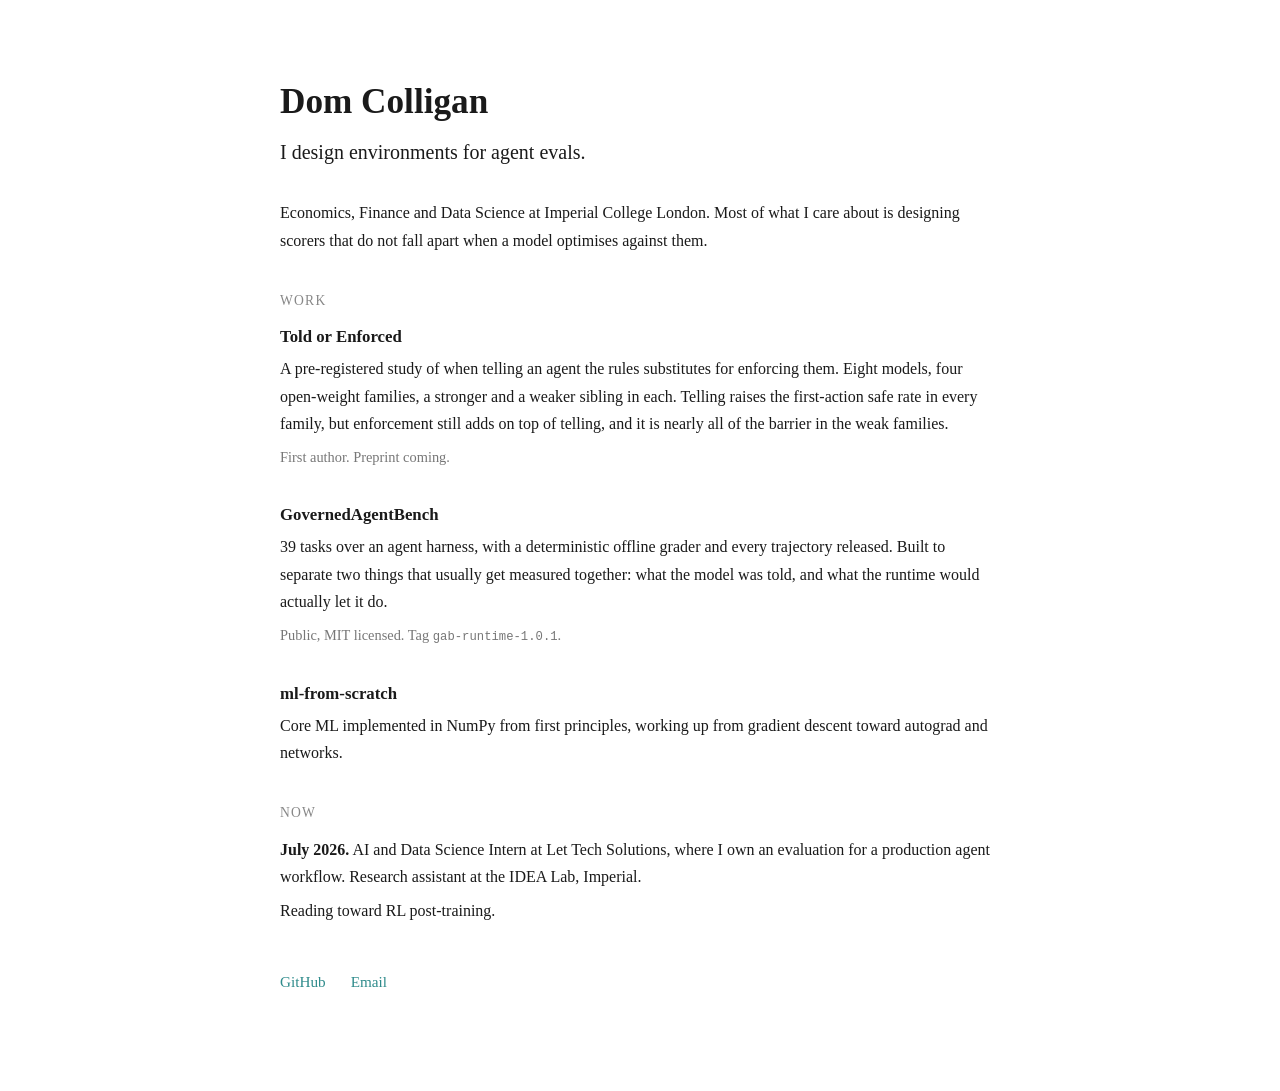
==== index.html @ 1b0d923f "Drop X link pending handle" ====
<!DOCTYPE html>
<html lang="en">
<head>
    <meta charset="UTF-8">
    <meta name="viewport" content="width=device-width, initial-scale=1.0">
    <title>Dom Colligan</title>
    <meta name="description" content="I design environments for agent evals. Benchmarks, graders, and released trajectories.">
    <style>
        body {
            font-family: Georgia, serif;
            max-width: 720px;
            margin: 72px auto 96px;
            padding: 0 20px;
            color: #1a1a1a;
            line-height: 1.7;
        }
        h1 { font-size: 2.2em; margin-bottom: 0.1em; }
        h2 {
            margin-top: 2.6em;
            font-size: 0.85em;
            text-transform: uppercase;
            letter-spacing: 0.09em;
            color: #888;
            font-weight: normal;
        }
        a { color: #2e8b8b; text-decoration: none; }
        a:hover { text-decoration: underline; }
        .tagline { font-size: 1.25em; margin: 0 0 1.5em; }
        .work { margin-bottom: 2em; }
        .work-title { font-weight: bold; font-size: 1.05em; margin-bottom: 0.2em; }
        .work-title a { color: inherit; }
        .work p { margin: 0.2em 0 0.5em; }
        .meta { font-size: 0.9em; color: #777; }
        .now p { margin: 0.4em 0; }
        .links { margin-top: 3em; font-size: 0.95em; }
        .links a { margin-right: 1.4em; }
        code { font-family: 'SF Mono', 'Fira Code', monospace; font-size: 0.85em; }
        @media (prefers-color-scheme: dark) {
            body { background: #16181a; color: #e4e4e4; }
            a { color: #5cc9c9; }
            h2, .meta { color: #8a8a8a; }
        }
    </style>
</head>
<body>
    <h1>Dom Colligan</h1>
    <p class="tagline">I design environments for agent evals.</p>

    <p>
        Economics, Finance and Data Science at Imperial College London. Most of
        what I care about is designing scorers that do not fall apart when a
        model optimises against them.
    </p>

    <h2>Work</h2>

    <div class="work">
        <div class="work-title">Told or Enforced</div>
        <p>
            A pre-registered study of when telling an agent the rules substitutes
            for enforcing them. Eight models, four open-weight families, a
            stronger and a weaker sibling in each. Telling raises the first-action
            safe rate in every family, but enforcement still adds on top of
            telling, and it is nearly all of the barrier in the weak families.
        </p>
        <p class="meta">First author. Preprint coming.</p>
    </div>

    <div class="work">
        <div class="work-title">
            <a href="https://github.com/dtcolligan/health_agent_infra/tree/main/benchmark">GovernedAgentBench</a>
        </div>
        <p>
            39 tasks over an agent harness, with a deterministic offline grader
            and every trajectory released. Built to separate two things that
            usually get measured together: what the model was told, and what the
            runtime would actually let it do.
        </p>
        <p class="meta">Public, MIT licensed. Tag <code>gab-runtime-1.0.1</code>.</p>
    </div>

    <div class="work">
        <div class="work-title">
            <a href="https://github.com/dtcolligan/ml-from-scratch">ml-from-scratch</a>
        </div>
        <p>
            Core ML implemented in NumPy from first principles, working up from
            gradient descent toward autograd and networks.
        </p>
    </div>

    <h2>Now</h2>
    <div class="now">
        <p>
            <strong>July 2026.</strong> AI and Data Science Intern at Let Tech
            Solutions, where I own an evaluation for a production agent workflow.
            Research assistant at the IDEA Lab, Imperial.
        </p>
        <p>Reading toward RL post-training.</p>
    </div>

    <p class="links">
        <a href="https://github.com/dtcolligan">GitHub</a>
        <a href="mailto:dtcolligan@gmail.com">Email</a>
    </p>
</body>
</html>
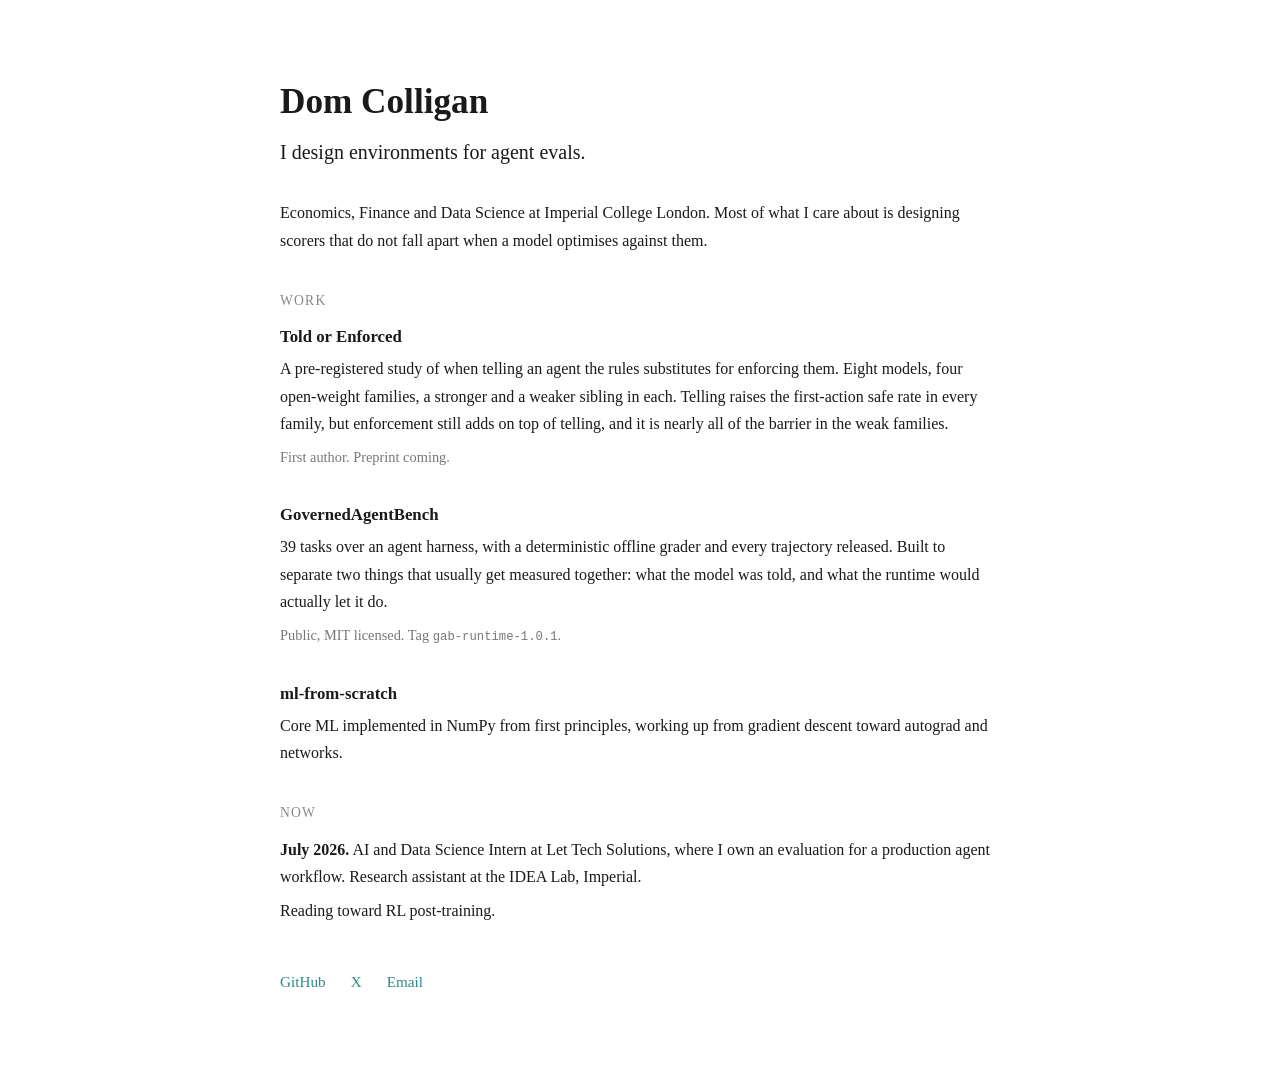
==== commit 7d717452: "Add X link (@DominicColligan)" ====
--- a/index.html
+++ b/index.html
@@ -101,6 +101,7 @@
 
     <p class="links">
         <a href="https://github.com/dtcolligan">GitHub</a>
+        <a href="https://x.com/DominicColligan">X</a>
         <a href="mailto:dtcolligan@gmail.com">Email</a>
     </p>
 </body>
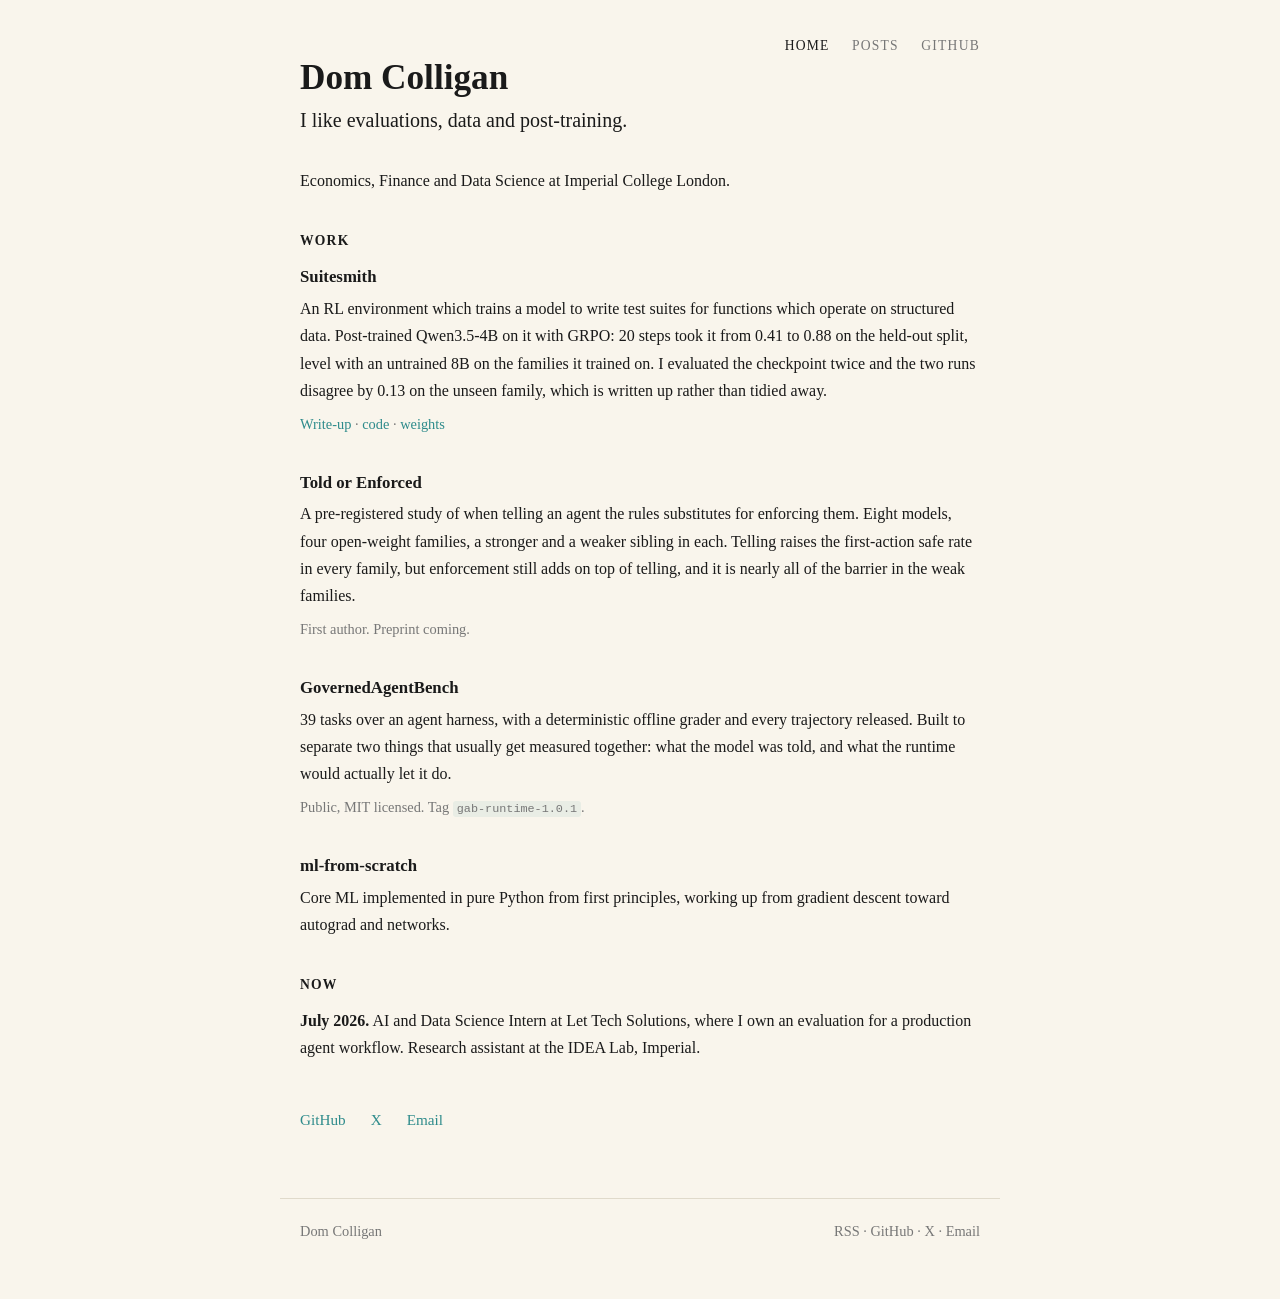
==== commit 596676ce: "site: add a blog, publish the suitesmith write-up Shared stylesheet across the site, a nav, a /posts" ====
--- a/index.html
+++ b/index.html
@@ -1,108 +1,114 @@
 <!DOCTYPE html>
 <html lang="en">
 <head>
-    <meta charset="UTF-8">
-    <meta name="viewport" content="width=device-width, initial-scale=1.0">
-    <title>Dom Colligan</title>
-    <meta name="description" content="I design environments for agent evals. Benchmarks, graders, and released trajectories.">
-    <style>
-        body {
-            font-family: Georgia, serif;
-            max-width: 720px;
-            margin: 72px auto 96px;
-            padding: 0 20px;
-            color: #1a1a1a;
-            line-height: 1.7;
-        }
-        h1 { font-size: 2.2em; margin-bottom: 0.1em; }
-        h2 {
-            margin-top: 2.6em;
-            font-size: 0.85em;
-            text-transform: uppercase;
-            letter-spacing: 0.09em;
-            color: #888;
-            font-weight: normal;
-        }
-        a { color: #2e8b8b; text-decoration: none; }
-        a:hover { text-decoration: underline; }
-        .tagline { font-size: 1.25em; margin: 0 0 1.5em; }
-        .work { margin-bottom: 2em; }
-        .work-title { font-weight: bold; font-size: 1.05em; margin-bottom: 0.2em; }
-        .work-title a { color: inherit; }
-        .work p { margin: 0.2em 0 0.5em; }
-        .meta { font-size: 0.9em; color: #777; }
-        .now p { margin: 0.4em 0; }
-        .links { margin-top: 3em; font-size: 0.95em; }
-        .links a { margin-right: 1.4em; }
-        code { font-family: 'SF Mono', 'Fira Code', monospace; font-size: 0.85em; }
-        @media (prefers-color-scheme: dark) {
-            body { background: #16181a; color: #e4e4e4; }
-            a { color: #5cc9c9; }
-            h2, .meta { color: #8a8a8a; }
-        }
-    </style>
+<meta charset="utf-8">
+<meta name="viewport" content="width=device-width, initial-scale=1, viewport-fit=cover">
+<title>Dom Colligan</title>
+<meta name="description" content="I like evaluations, data and post-training.">
+<link rel="canonical" href="https://dtcolligan.github.io/">
+<meta property="og:title" content="Dom Colligan">
+<meta property="og:description" content="I like evaluations, data and post-training.">
+<meta property="og:type" content="website">
+<meta property="og:url" content="https://dtcolligan.github.io/">
+<link rel="alternate" type="application/atom+xml" title="Dom Colligan — Atom Feed" href="/feeds/atom.xml">
+<link rel="stylesheet" href="/assets/style.css">
 </head>
 <body>
-    <h1>Dom Colligan</h1>
-    <p class="tagline">I design environments for agent evals.</p>
+<nav class="navbar" aria-label="Primary navigation">
+  <span></span>
+  <div class="nav-links">
+    <a href="/" class="nav-link active" aria-current="page">Home</a>
+    <a href="/posts/" class="nav-link">Posts</a>
+    <a href="https://github.com/dtcolligan" class="nav-link">GitHub</a>
+  </div>
+</nav>
 
+<main class="container">
+<h1>Dom Colligan</h1>
+<p class="tagline">I like evaluations, data and post-training.</p>
+
+<p>
+    Economics, Finance and Data Science at Imperial College London.
+</p>
+
+<h2>Work</h2>
+
+<div class="work">
+    <div class="work-title"><a href="/posts/suitesmith/">Suitesmith</a></div>
     <p>
-        Economics, Finance and Data Science at Imperial College London. Most of
-        what I care about is designing scorers that do not fall apart when a
-        model optimises against them.
+        An RL environment which trains a model to write test suites for
+        functions which operate on structured data. Post-trained Qwen3.5-4B on it with
+        GRPO: 20 steps took it from 0.41 to 0.88 on the held-out split, level
+        with an untrained 8B on the families it trained on. I evaluated the
+        checkpoint twice and the two runs disagree by 0.13 on the unseen
+        family, which is written up rather than tidied away.
     </p>
+    <p class="meta">
+        <a href="/posts/suitesmith/">Write-up</a> ·
+        <a href="https://github.com/dtcolligan/suitesmith">code</a> ·
+        <a href="https://huggingface.co/dtcolligan/suitesmith-qwen3.5-4b-run1-step20">weights</a>
+    </p>
+</div>
 
-    <h2>Work</h2>
+<div class="work">
+    <div class="work-title">Told or Enforced</div>
+    <p>
+        A pre-registered study of when telling an agent the rules substitutes
+        for enforcing them. Eight models, four open-weight families, a
+        stronger and a weaker sibling in each. Telling raises the first-action
+        safe rate in every family, but enforcement still adds on top of
+        telling, and it is nearly all of the barrier in the weak families.
+    </p>
+    <p class="meta">First author. Preprint coming.</p>
+</div>
 
-    <div class="work">
-        <div class="work-title">Told or Enforced</div>
-        <p>
-            A pre-registered study of when telling an agent the rules substitutes
-            for enforcing them. Eight models, four open-weight families, a
-            stronger and a weaker sibling in each. Telling raises the first-action
-            safe rate in every family, but enforcement still adds on top of
-            telling, and it is nearly all of the barrier in the weak families.
-        </p>
-        <p class="meta">First author. Preprint coming.</p>
+<div class="work">
+    <div class="work-title">
+        <a href="https://github.com/dtcolligan/governed-agent-bench">GovernedAgentBench</a>
     </div>
+    <p>
+        39 tasks over an agent harness, with a deterministic offline grader
+        and every trajectory released. Built to separate two things that
+        usually get measured together: what the model was told, and what the
+        runtime would actually let it do.
+    </p>
+    <p class="meta">Public, MIT licensed. Tag <code>gab-runtime-1.0.1</code>.</p>
+</div>
 
-    <div class="work">
-        <div class="work-title">
-            <a href="https://github.com/dtcolligan/health_agent_infra/tree/main/benchmark">GovernedAgentBench</a>
-        </div>
-        <p>
-            39 tasks over an agent harness, with a deterministic offline grader
-            and every trajectory released. Built to separate two things that
-            usually get measured together: what the model was told, and what the
-            runtime would actually let it do.
-        </p>
-        <p class="meta">Public, MIT licensed. Tag <code>gab-runtime-1.0.1</code>.</p>
+<div class="work">
+    <div class="work-title">
+        <a href="https://github.com/dtcolligan/ml-from-scratch">ml-from-scratch</a>
     </div>
+    <p>
+        Core ML implemented in pure Python from first principles, working up
+        from gradient descent toward autograd and networks.
+    </p>
+</div>
 
-    <div class="work">
-        <div class="work-title">
-            <a href="https://github.com/dtcolligan/ml-from-scratch">ml-from-scratch</a>
-        </div>
-        <p>
-            Core ML implemented in NumPy from first principles, working up from
-            gradient descent toward autograd and networks.
-        </p>
-    </div>
+<h2>Now</h2>
+<div class="now">
+    <p>
+        <strong>July 2026.</strong> AI and Data Science Intern at Let Tech
+        Solutions, where I own an evaluation for a production agent workflow.
+        Research assistant at the IDEA Lab, Imperial.
+    </p>
+</div>
 
-    <h2>Now</h2>
-    <div class="now">
-        <p>
-            <strong>July 2026.</strong> AI and Data Science Intern at Let Tech
-            Solutions, where I own an evaluation for a production agent workflow.
-            Research assistant at the IDEA Lab, Imperial.
-        </p>
-        <p>Reading toward RL post-training.</p>
-    </div>
+<p class="links">
+    <a href="https://github.com/dtcolligan">GitHub</a>
+    <a href="https://x.com/DominicColligan">X</a>
+    <a href="mailto:dtcolligan@gmail.com">Email</a>
+</p>
+</main>
 
-    <p class="links">
-        <a href="https://github.com/dtcolligan">GitHub</a>
-        <a href="https://x.com/DominicColligan">X</a>
-        <a href="mailto:dtcolligan@gmail.com">Email</a>
-    </p>
+<footer class="site-footer">
+  <span>Dom Colligan</span>
+  <span>
+    <a href="/feeds/atom.xml">RSS</a> ·
+    <a href="https://github.com/dtcolligan">GitHub</a> ·
+    <a href="https://x.com/DominicColligan">X</a> ·
+    <a href="mailto:dtcolligan@gmail.com">Email</a>
+  </span>
+</footer>
 </body>
 </html>
--- a/assets/style.css
+++ b/assets/style.css
@@ -0,0 +1,153 @@
+:root {
+  --bg:         #f9f5ec;   /* cream */
+  --text:       #1a1a1a;
+  --text-2:     #55534d;
+  --muted:      #777777;
+  --border:     #e0dacb;
+  --link:       #2e8b8b;
+  --link-hover: #206868;
+  --code-bg:    #2e8b8b14;
+
+  /* chart tokens, validated against the cream surface */
+  --s1:     #2a78d6;
+  --s2:     #eb6834;
+  --s3:     #1baf7a;
+  --ord-lo: #6da7ec;
+  --ord-hi: #2a78d6;
+  --r8:     #4a3aa7;
+  --r35:    #e34948;
+  --grid:   #e4ded0;
+  --axis:   #cdc6b6;
+
+  --font-serif: Georgia, "Iowan Old Style", "Times New Roman", serif;
+  --font-sans:  system-ui, -apple-system, "Segoe UI", sans-serif;
+  --font-mono:  'SF Mono', 'Fira Code', ui-monospace, Menlo, monospace;
+  color-scheme: light;
+}
+
+* { box-sizing: border-box; }
+
+body {
+  margin: 0;
+  background: var(--bg);
+  color: var(--text);
+  font-family: var(--font-serif);
+  line-height: 1.7;
+  -webkit-font-smoothing: antialiased;
+}
+
+.container { max-width: 720px; margin: 0 auto; padding: 0 20px; }
+
+/* ------------------------------------------------------------------ nav */
+.navbar {
+  max-width: 720px; margin: 0 auto; padding: 34px 20px 0;
+  display: flex; align-items: baseline; justify-content: space-between; gap: 20px;
+}
+.nav-brand {
+  font-family: var(--font-serif); font-size: 1.05em; font-weight: bold;
+  color: var(--text); text-decoration: none;
+}
+.nav-links { display: flex; gap: 1.4em; }
+.nav-link {
+  font-size: 0.85em; text-transform: uppercase; letter-spacing: 0.09em;
+  color: var(--muted); text-decoration: none;
+}
+.nav-link:hover { color: var(--link); }
+.nav-link.active { color: var(--text); }
+
+main { padding-top: 64px; padding-bottom: 20px; }
+
+/* ----------------------------------------------------------------- text */
+a { color: var(--link); text-decoration: none; }
+a:hover { text-decoration: underline; }
+
+h1 { font-size: 2.2em; line-height: 1.2; margin: 0 0 0.1em; font-weight: bold; }
+h2 {
+  margin-top: 2.6em; margin-bottom: 0.8em;
+  font-size: 0.85em; text-transform: uppercase; letter-spacing: 0.09em;
+  color: var(--text); font-weight: bold;
+}
+h2 .anchor { text-decoration: none; opacity: 0; margin-left: 8px; }
+h2:hover .anchor { opacity: 1; }
+
+p  { margin: 0 0 1.2em; }
+ul { padding-left: 1.2em; margin: 0 0 1.2em; }
+li { margin-bottom: 0.5em; }
+
+.tagline { font-size: 1.25em; margin: 0 0 1.5em; }
+.post-meta { font-size: 0.9em; color: var(--muted); margin: 0 0 2.4em; }
+.post-endmark { text-align: center; color: var(--muted); margin: 3.4em 0 0; }
+
+code { font-family: var(--font-mono); font-size: 0.82em;
+       background: var(--code-bg); padding: 1px 4px; border-radius: 3px; }
+code.fn { background: none; padding: 0; font-weight: bold; color: var(--text); }
+
+hr { border: none; border-top: 1px solid var(--border); margin: 2.8em 0; }
+
+/* --------------------------------------------------------------- tables */
+.tablewrap { overflow-x: auto; margin: 1.6em 0; }
+table { border-collapse: collapse; width: 100%;
+        font-family: var(--font-sans); font-size: 0.8em; }
+th, td { text-align: left; padding: 7px 14px 7px 0;
+         border-bottom: 1px solid var(--border); white-space: nowrap;
+         font-variant-numeric: tabular-nums; }
+th { color: var(--muted); font-weight: normal; }
+
+/* -------------------------------------------------------------- figures */
+figure { margin: 2.6em 0; }
+figcaption { font-size: 0.85em; line-height: 1.6; color: var(--muted); margin-top: 0.8em; }
+figcaption code { background: none; padding: 0; }
+.legend { display: flex; flex-wrap: wrap; gap: 16px; margin-bottom: 12px;
+          font-family: var(--font-sans); font-size: 0.72em; color: var(--text-2); }
+.legend span { display: inline-flex; align-items: center; gap: 6px; }
+.legend i { width: 10px; height: 10px; border-radius: 2px; display: inline-block; }
+
+svg.chart { width: 100%; height: auto; display: block; overflow: visible;
+            font-family: var(--font-sans); }
+svg.chart text      { fill: var(--muted); font-size: 11px; }
+svg.chart text.val  { fill: var(--text-2); font-size: 11px; font-variant-numeric: tabular-nums; }
+svg.chart text.cat,
+svg.chart text.ttl  { fill: var(--text); font-size: 12.5px; font-weight: 600; }
+svg.chart .grid      { stroke: var(--grid); stroke-width: 1; }
+svg.chart .axis      { stroke: var(--axis); stroke-width: 1; }
+svg.chart .rule      { stroke: var(--text-2); stroke-width: 1.5; }
+svg.chart .marker    { stroke: var(--axis); stroke-width: 1; }
+svg.chart .connector { stroke: var(--muted); stroke-width: 2; }
+svg.chart .leader    { stroke: var(--axis); stroke-width: 1; }
+svg.chart .dot       { stroke: var(--bg); stroke-width: 2; }
+svg.chart .band      { stroke: var(--bg); stroke-width: 2; stroke-linejoin: round; }
+
+/* ------------------------------------------------------------ post list */
+.post-list { list-style: none; padding: 0; margin: 0; }
+.post-list li { margin-bottom: 2.2em; }
+.post-list .date { font-size: 0.85em; color: var(--muted); display: block; }
+.post-list .title { font-weight: bold; font-size: 1.05em; margin: 0.1em 0 0.2em; }
+.post-list .title a { color: var(--text); }
+.post-list .title a:hover { color: var(--link); }
+.post-list p { margin: 0; color: var(--text-2); }
+
+/* --------------------------------------------------------------- footer */
+.site-footer {
+  max-width: 720px; margin: 4.5em auto 0; padding: 20px 20px 56px;
+  border-top: 1px solid var(--border);
+  font-size: 0.9em; color: var(--muted);
+  display: flex; justify-content: space-between; gap: 16px; flex-wrap: wrap;
+}
+.site-footer a { color: var(--muted); }
+.site-footer a:hover { color: var(--link); }
+
+/* --------------------------------------------------------- home page bits */
+.work { margin-bottom: 2em; }
+.work-title { font-weight: bold; font-size: 1.05em; margin-bottom: 0.2em; }
+.work-title a { color: inherit; }
+.work p { margin: 0.2em 0 0.5em; }
+.meta { font-size: 0.9em; color: var(--muted); }
+.now p { margin: 0.4em 0; }
+.links { margin-top: 3em; font-size: 0.95em; }
+.links a { margin-right: 1.4em; }
+
+@media (max-width: 620px) {
+  .container, .navbar { padding-left: 16px; padding-right: 16px; }
+  h1 { font-size: 1.75em; }
+  main { padding-top: 40px; }
+}
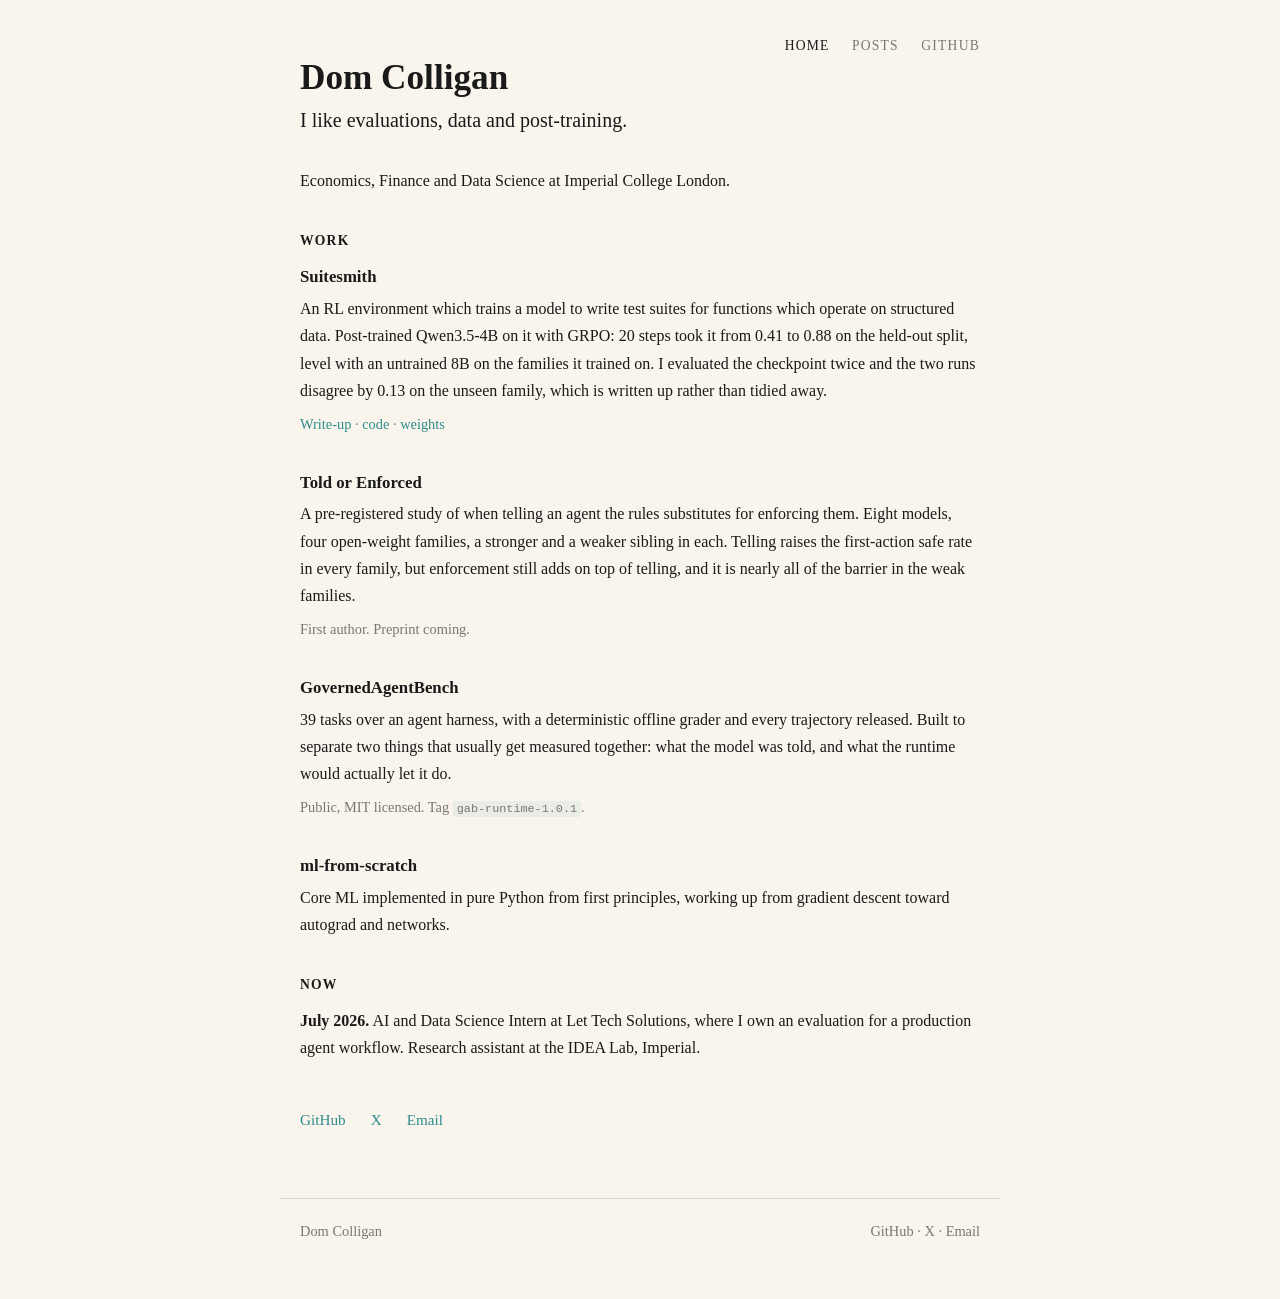
==== commit 121e63f3: "post: gdpval review; feed page, title trims, rss button dropped New /posts/gdpval/, a five-section r" ====
--- a/index.html
+++ b/index.html
@@ -5,11 +5,11 @@
 <meta name="viewport" content="width=device-width, initial-scale=1, viewport-fit=cover">
 <title>Dom Colligan</title>
 <meta name="description" content="I like evaluations, data and post-training.">
-<link rel="canonical" href="https://dtcolligan.github.io/">
+<link rel="canonical" href="https://dtcolligan.com/">
 <meta property="og:title" content="Dom Colligan">
 <meta property="og:description" content="I like evaluations, data and post-training.">
 <meta property="og:type" content="website">
-<meta property="og:url" content="https://dtcolligan.github.io/">
+<meta property="og:url" content="https://dtcolligan.com/">
 <link rel="alternate" type="application/atom+xml" title="Dom Colligan — Atom Feed" href="/feeds/atom.xml">
 <link rel="stylesheet" href="/assets/style.css">
 </head>
@@ -104,7 +104,6 @@
 <footer class="site-footer">
   <span>Dom Colligan</span>
   <span>
-    <a href="/feeds/atom.xml">RSS</a> ·
     <a href="https://github.com/dtcolligan">GitHub</a> ·
     <a href="https://x.com/DominicColligan">X</a> ·
     <a href="mailto:dtcolligan@gmail.com">Email</a>
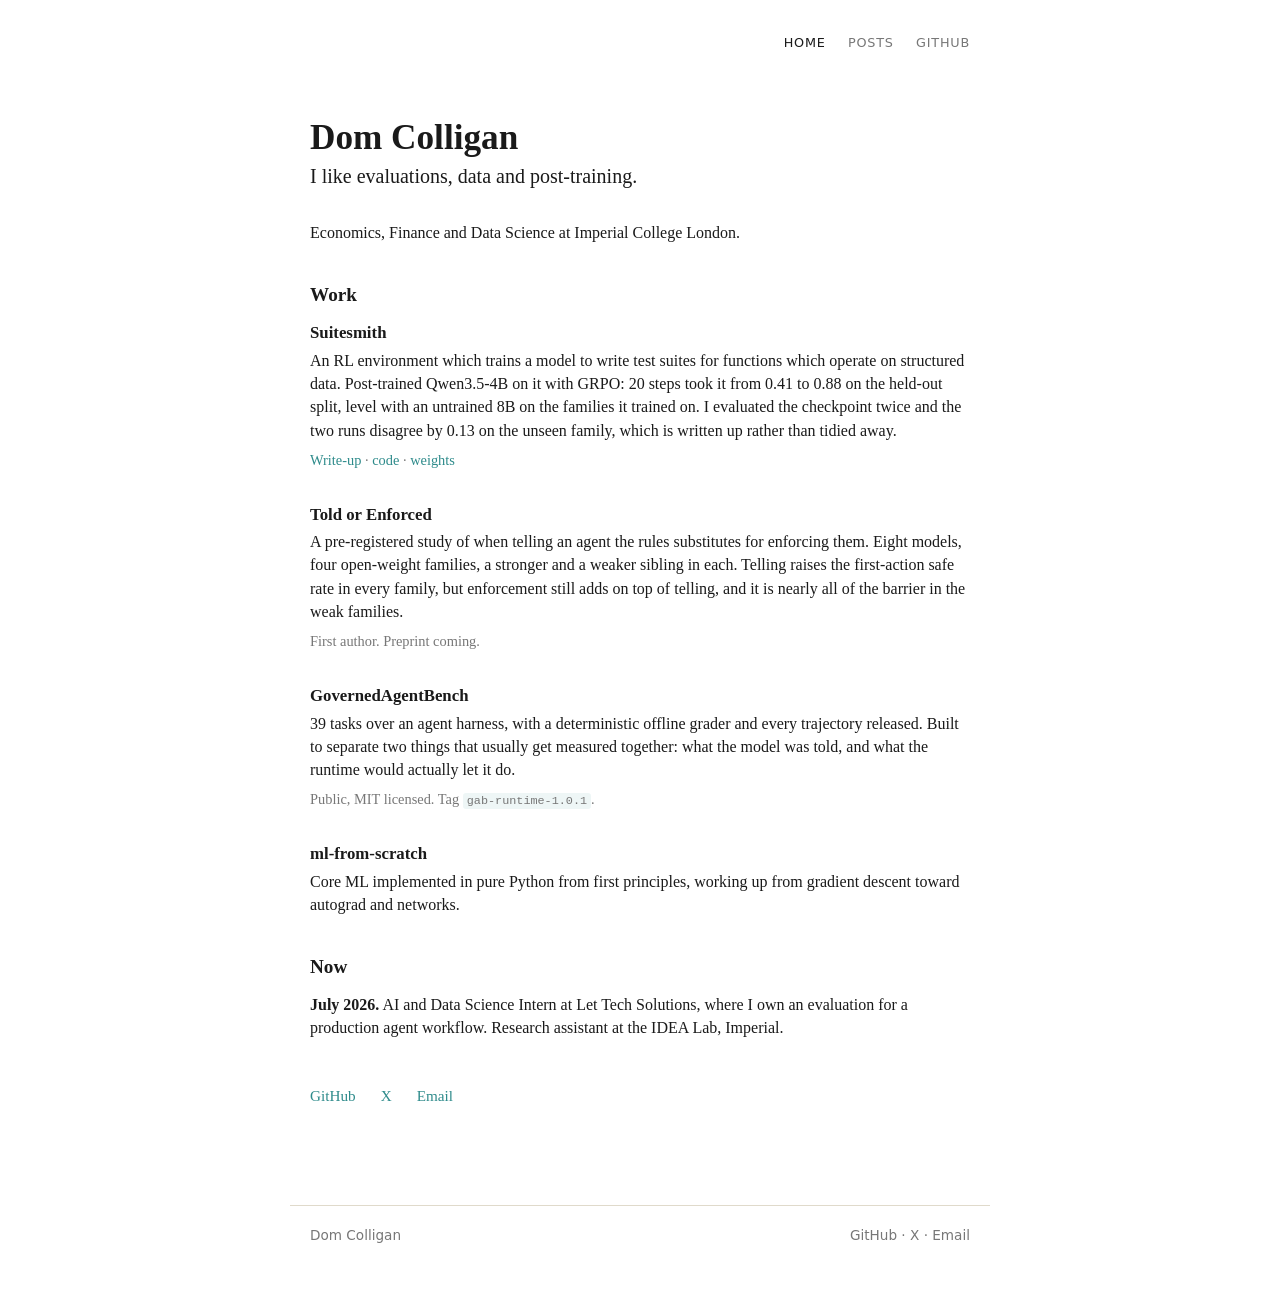
==== commit bba66dea: "cache-bust the stylesheet link Co-Authored-By: Claude Fable 5.1 <noreply@anthropic.com> Claude-Sessi" ====
--- a/index.html
+++ b/index.html
@@ -11,7 +11,7 @@
 <meta property="og:type" content="website">
 <meta property="og:url" content="https://dtcolligan.com/">
 <link rel="alternate" type="application/atom+xml" title="Dom Colligan — Atom Feed" href="/feeds/atom.xml">
-<link rel="stylesheet" href="/assets/style.css">
+<link rel="stylesheet" href="/assets/style.css?v=cdb3438">
 </head>
 <body>
 <nav class="navbar" aria-label="Primary navigation">
--- a/assets/style.css
+++ b/assets/style.css
@@ -1,5 +1,6 @@
 :root {
-  --bg:         #f9f5ec;   /* cream */
+  --bg:         #ffffff;   /* page ground */
+  --panel:      #f9f5ec;   /* cream: figure panels, table wraps, code blocks only */
   --text:       #1a1a1a;
   --text-2:     #55534d;
   --muted:      #777777;
@@ -19,6 +20,14 @@
   --grid:   #e4ded0;
   --axis:   #cdc6b6;
 
+  /* chart style guide, see the CHARTS comment block below */
+  --chart-grid:      var(--grid);
+  --chart-axis:      var(--axis);
+  --chart-text:      var(--muted);
+  --chart-label:     var(--text-2);
+  --chart-font:      var(--font-sans);
+  --chart-font-size: 0.8rem;
+
   --font-serif: Georgia, "Iowan Old Style", "Times New Roman", serif;
   --font-sans:  system-ui, -apple-system, "Segoe UI", sans-serif;
   --font-mono:  'SF Mono', 'Fira Code', ui-monospace, Menlo, monospace;
@@ -32,24 +41,26 @@
   background: var(--bg);
   color: var(--text);
   font-family: var(--font-serif);
-  line-height: 1.7;
+  line-height: 1.45;
   -webkit-font-smoothing: antialiased;
 }
 
-.container { max-width: 720px; margin: 0 auto; padding: 0 20px; }
+.container { max-width: 700px; margin: 0 auto; padding-left: 20px; padding-right: 20px; }
 
 /* ------------------------------------------------------------------ nav */
 .navbar {
-  max-width: 720px; margin: 0 auto; padding: 34px 20px 0;
+  max-width: 700px; margin: 0 auto; padding: 34px 20px 0;
   display: flex; align-items: baseline; justify-content: space-between; gap: 20px;
+  font-family: var(--font-sans);
 }
 .nav-brand {
-  font-family: var(--font-serif); font-size: 1.05em; font-weight: bold;
+  font-family: var(--font-sans); font-size: 0.95rem; font-weight: 600;
   color: var(--text); text-decoration: none;
 }
 .nav-links { display: flex; gap: 1.4em; }
 .nav-link {
-  font-size: 0.85em; text-transform: uppercase; letter-spacing: 0.09em;
+  font-family: var(--font-sans);
+  font-size: 0.8rem; text-transform: uppercase; letter-spacing: 0.06em;
   color: var(--muted); text-decoration: none;
 }
 .nav-link:hover { color: var(--link); }
@@ -63,64 +74,131 @@
 
 h1 { font-size: 2.2em; line-height: 1.2; margin: 0 0 0.1em; font-weight: bold; }
 h2 {
-  margin-top: 2.6em; margin-bottom: 0.8em;
-  font-size: 0.85em; text-transform: uppercase; letter-spacing: 0.09em;
+  margin-top: 2em; margin-bottom: 0.7em;
+  font-size: 1.2em; line-height: 1.3;
   color: var(--text); font-weight: bold;
 }
 h2 .anchor { text-decoration: none; opacity: 0; margin-left: 8px; }
 h2:hover .anchor { opacity: 1; }
 
-p  { margin: 0 0 1.2em; }
-ul { padding-left: 1.2em; margin: 0 0 1.2em; }
-li { margin-bottom: 0.5em; }
+p  { margin: 0 0 1.1em; }
+ul { padding-left: 1.2em; margin: 0 0 1.1em; }
+li { margin-bottom: 0.4em; }
 
 .tagline { font-size: 1.25em; margin: 0 0 1.5em; }
-.post-meta { font-size: 0.9em; color: var(--muted); margin: 0 0 2.4em; }
+.post-meta {
+  font-family: var(--font-sans); font-size: 0.85rem;
+  color: var(--muted); margin: 0 0 2.4em;
+}
 .post-endmark { text-align: center; color: var(--muted); margin: 3.4em 0 0; }
+
+/* post pages: <main class="container post">. Title and date centred,
+   prose stays left. */
+.post h1 { text-align: center; margin-top: 2.5rem; }
+.post h1 + .post-meta { text-align: center; margin-bottom: 3.5rem; }
 
 code { font-family: var(--font-mono); font-size: 0.82em;
        background: var(--code-bg); padding: 1px 4px; border-radius: 3px; }
 code.fn { background: none; padding: 0; font-weight: bold; color: var(--text); }
+pre {
+  background: var(--panel); padding: 1rem 1.25rem; border-radius: 2px;
+  overflow-x: auto; margin: 1.6em 0;
+  font-family: var(--font-mono); font-size: 0.82em; line-height: 1.5;
+}
+pre code { background: none; padding: 0; font-size: inherit; }
 
 hr { border: none; border-top: 1px solid var(--border); margin: 2.8em 0; }
 
 /* --------------------------------------------------------------- tables */
-.tablewrap { overflow-x: auto; margin: 1.6em 0; }
+.tablewrap {
+  overflow-x: auto; margin: 1.6em 0;
+  background: var(--panel); padding: 0.5rem 1.25rem; border-radius: 2px;
+}
 table { border-collapse: collapse; width: 100%;
         font-family: var(--font-sans); font-size: 0.8em; }
 th, td { text-align: left; padding: 7px 14px 7px 0;
          border-bottom: 1px solid var(--border); white-space: nowrap;
          font-variant-numeric: tabular-nums; }
-th { color: var(--muted); font-weight: normal; }
+th { font-family: var(--font-sans); color: var(--muted); font-weight: normal; }
+tr:last-child td { border-bottom: none; }
 
 /* -------------------------------------------------------------- figures */
+/*
+   Figure component. Panel on the cream surface, caption in sans beneath,
+   left-aligned. Markup:
+
+     <figure class="fig">
+       <div class="fig-panel">
+         <img src="…" alt="…">          (or an inline <svg class="chart">)
+       </div>
+       <figcaption><strong>Figure 1:</strong> caption text.</figcaption>
+     </figure>
+
+   Bare <figure> without .fig still works (existing posts) and gets the
+   same caption style, just no panel.
+*/
 figure { margin: 2.6em 0; }
-figcaption { font-size: 0.85em; line-height: 1.6; color: var(--muted); margin-top: 0.8em; }
+figcaption {
+  font-family: var(--font-sans); font-size: 0.9rem; line-height: 1.45;
+  color: var(--text-2); margin-top: 0.6rem; text-align: left;
+}
 figcaption code { background: none; padding: 0; }
+
+.fig { margin: 2.6em 0; }
+.fig-panel {
+  background: var(--panel); padding: 1.5rem; border-radius: 2px;
+}
+.fig-panel img, .fig-panel svg { max-width: 100%; height: auto; display: block; }
+.fig-panel .tablewrap { background: none; padding: 0; margin: 0; }
+.fig-panel svg.chart .dot,
+.fig-panel svg.chart .band { stroke: var(--panel); }
+
 .legend { display: flex; flex-wrap: wrap; gap: 16px; margin-bottom: 12px;
           font-family: var(--font-sans); font-size: 0.72em; color: var(--text-2); }
 .legend span { display: inline-flex; align-items: center; gap: 6px; }
 .legend i { width: 10px; height: 10px; border-radius: 2px; display: inline-block; }
 
+/* --------------------------------------------------------------- CHARTS */
+/*
+   Chart style guide. Every chart on the site, SVG or otherwise, uses:
+
+     grid lines   --chart-grid   (= --grid, #e4ded0), 1px
+     axis line    --chart-axis   (= --axis, #cdc6b6), 1px
+     series       --s1 #2a78d6, --s2 #eb6834, --s3 #1baf7a, in that order
+     ordinal pair --ord-lo / --ord-hi for before/after of one thing
+     references   --r8 / --r35 for dashed reference lines
+     text         --chart-font (sans) at --chart-font-size (0.8rem);
+                  tick labels in --chart-text, value labels in --chart-label,
+                  titles and category labels in --text at 600 weight
+     knockouts    dots and stacked bands stroke in the surface colour
+                  (--bg on the page, --panel inside .fig-panel)
+
+   Inline SVGs use a viewBox, so text inside them is set in viewBox units
+   (11px ticks, 12.5px titles at a 680-wide viewBox), which lands at about
+   0.8rem when rendered at the prose measure. Charts sit in a .fig-panel,
+   with the legend above the SVG and the caption below the panel.
+*/
 svg.chart { width: 100%; height: auto; display: block; overflow: visible;
-            font-family: var(--font-sans); }
-svg.chart text      { fill: var(--muted); font-size: 11px; }
-svg.chart text.val  { fill: var(--text-2); font-size: 11px; font-variant-numeric: tabular-nums; }
+            font-family: var(--chart-font); }
+svg.chart text      { fill: var(--chart-text); font-size: 11px; }
+svg.chart text.val  { fill: var(--chart-label); font-size: 11px; font-variant-numeric: tabular-nums; }
 svg.chart text.cat,
 svg.chart text.ttl  { fill: var(--text); font-size: 12.5px; font-weight: 600; }
-svg.chart .grid      { stroke: var(--grid); stroke-width: 1; }
-svg.chart .axis      { stroke: var(--axis); stroke-width: 1; }
+svg.chart .grid      { stroke: var(--chart-grid); stroke-width: 1; }
+svg.chart .axis      { stroke: var(--chart-axis); stroke-width: 1; }
 svg.chart .rule      { stroke: var(--text-2); stroke-width: 1.5; }
-svg.chart .marker    { stroke: var(--axis); stroke-width: 1; }
+svg.chart .marker    { stroke: var(--chart-axis); stroke-width: 1; }
 svg.chart .connector { stroke: var(--muted); stroke-width: 2; }
-svg.chart .leader    { stroke: var(--axis); stroke-width: 1; }
+svg.chart .leader    { stroke: var(--chart-axis); stroke-width: 1; }
 svg.chart .dot       { stroke: var(--bg); stroke-width: 2; }
 svg.chart .band      { stroke: var(--bg); stroke-width: 2; stroke-linejoin: round; }
 
 /* ------------------------------------------------------------ post list */
 .post-list { list-style: none; padding: 0; margin: 0; }
 .post-list li { margin-bottom: 2.2em; }
-.post-list .date { font-size: 0.85em; color: var(--muted); display: block; }
+.post-list .date {
+  font-family: var(--font-sans); font-size: 0.8rem; color: var(--muted); display: block;
+}
 .post-list .title { font-weight: bold; font-size: 1.05em; margin: 0.1em 0 0.2em; }
 .post-list .title a { color: var(--text); }
 .post-list .title a:hover { color: var(--link); }
@@ -128,9 +206,9 @@
 
 /* --------------------------------------------------------------- footer */
 .site-footer {
-  max-width: 720px; margin: 4.5em auto 0; padding: 20px 20px 56px;
+  max-width: 700px; margin: 4.5em auto 0; padding: 20px 20px 56px;
   border-top: 1px solid var(--border);
-  font-size: 0.9em; color: var(--muted);
+  font-family: var(--font-sans); font-size: 0.85rem; color: var(--muted);
   display: flex; justify-content: space-between; gap: 16px; flex-wrap: wrap;
 }
 .site-footer a { color: var(--muted); }
@@ -150,4 +228,6 @@
   .container, .navbar { padding-left: 16px; padding-right: 16px; }
   h1 { font-size: 1.75em; }
   main { padding-top: 40px; }
-}
+  .post h1 { margin-top: 1.5rem; }
+  .fig-panel { padding: 1rem; }
+}
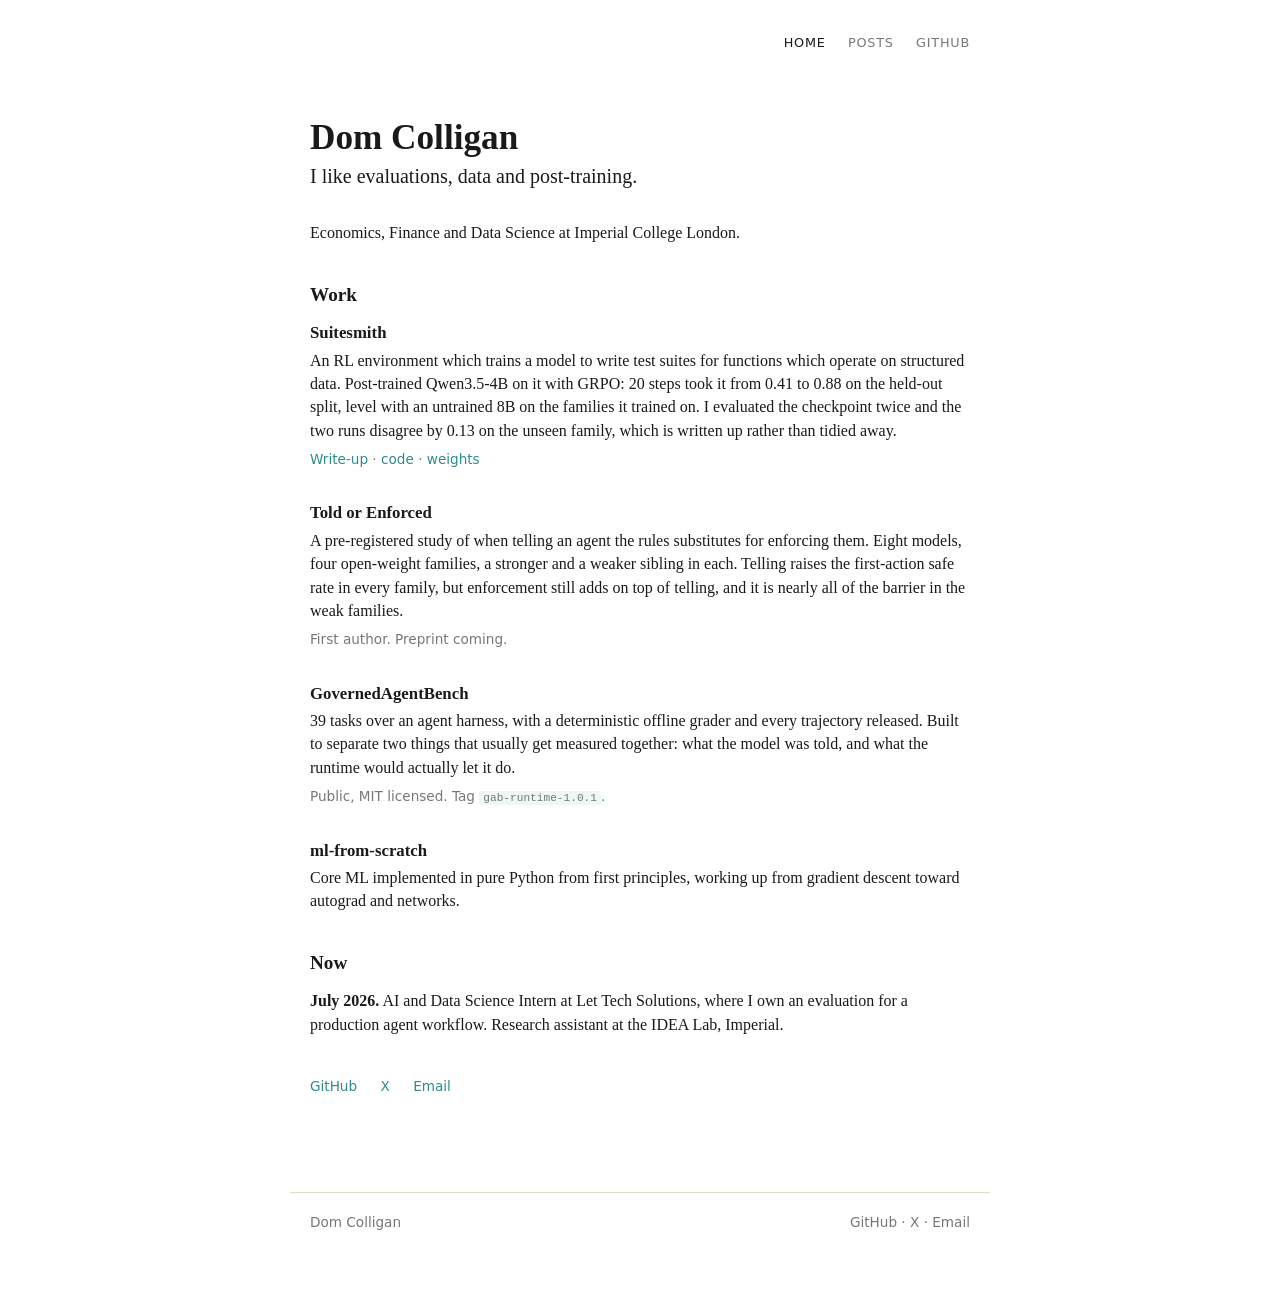
==== commit 32a4691d: "style: align home, index, suitesmith figures, gdpval table and the feed page with the new system Co-" ====
--- a/index.html
+++ b/index.html
@@ -11,7 +11,7 @@
 <meta property="og:type" content="website">
 <meta property="og:url" content="https://dtcolligan.com/">
 <link rel="alternate" type="application/atom+xml" title="Dom Colligan — Atom Feed" href="/feeds/atom.xml">
-<link rel="stylesheet" href="/assets/style.css?v=cdb3438">
+<link rel="stylesheet" href="/assets/style.css?v=tmalign1">
 </head>
 <body>
 <nav class="navbar" aria-label="Primary navigation">
--- a/assets/style.css
+++ b/assets/style.css
@@ -150,6 +150,10 @@
 }
 .fig-panel img, .fig-panel svg { max-width: 100%; height: auto; display: block; }
 .fig-panel .tablewrap { background: none; padding: 0; margin: 0; }
+/* .fig-annot: for a chart whose right-hand annotations run past its
+   viewBox (overflow: visible lets them hang out); reserves a gutter so
+   they stay on the panel. Better fixed by widening the viewBox. */
+.fig-annot .fig-panel { padding-right: 4rem; }
 .fig-panel svg.chart .dot,
 .fig-panel svg.chart .band { stroke: var(--panel); }
 
@@ -215,13 +219,16 @@
 .site-footer a:hover { color: var(--link); }
 
 /* --------------------------------------------------------- home page bits */
+/* Same roles as the post list: serif for titles and prose, sans for the
+   meta line under each item and for the link row at the foot. */
 .work { margin-bottom: 2em; }
 .work-title { font-weight: bold; font-size: 1.05em; margin-bottom: 0.2em; }
 .work-title a { color: inherit; }
+.work-title a:hover { color: var(--link); }
 .work p { margin: 0.2em 0 0.5em; }
-.meta { font-size: 0.9em; color: var(--muted); }
+.meta { font-family: var(--font-sans); font-size: 0.85rem; color: var(--muted); }
 .now p { margin: 0.4em 0; }
-.links { margin-top: 3em; font-size: 0.95em; }
+.links { margin-top: 3em; font-family: var(--font-sans); font-size: 0.85rem; }
 .links a { margin-right: 1.4em; }
 
 @media (max-width: 620px) {
@@ -230,4 +237,5 @@
   main { padding-top: 40px; }
   .post h1 { margin-top: 1.5rem; }
   .fig-panel { padding: 1rem; }
-}
+  .fig-annot .fig-panel { padding-right: 3rem; }
+}
